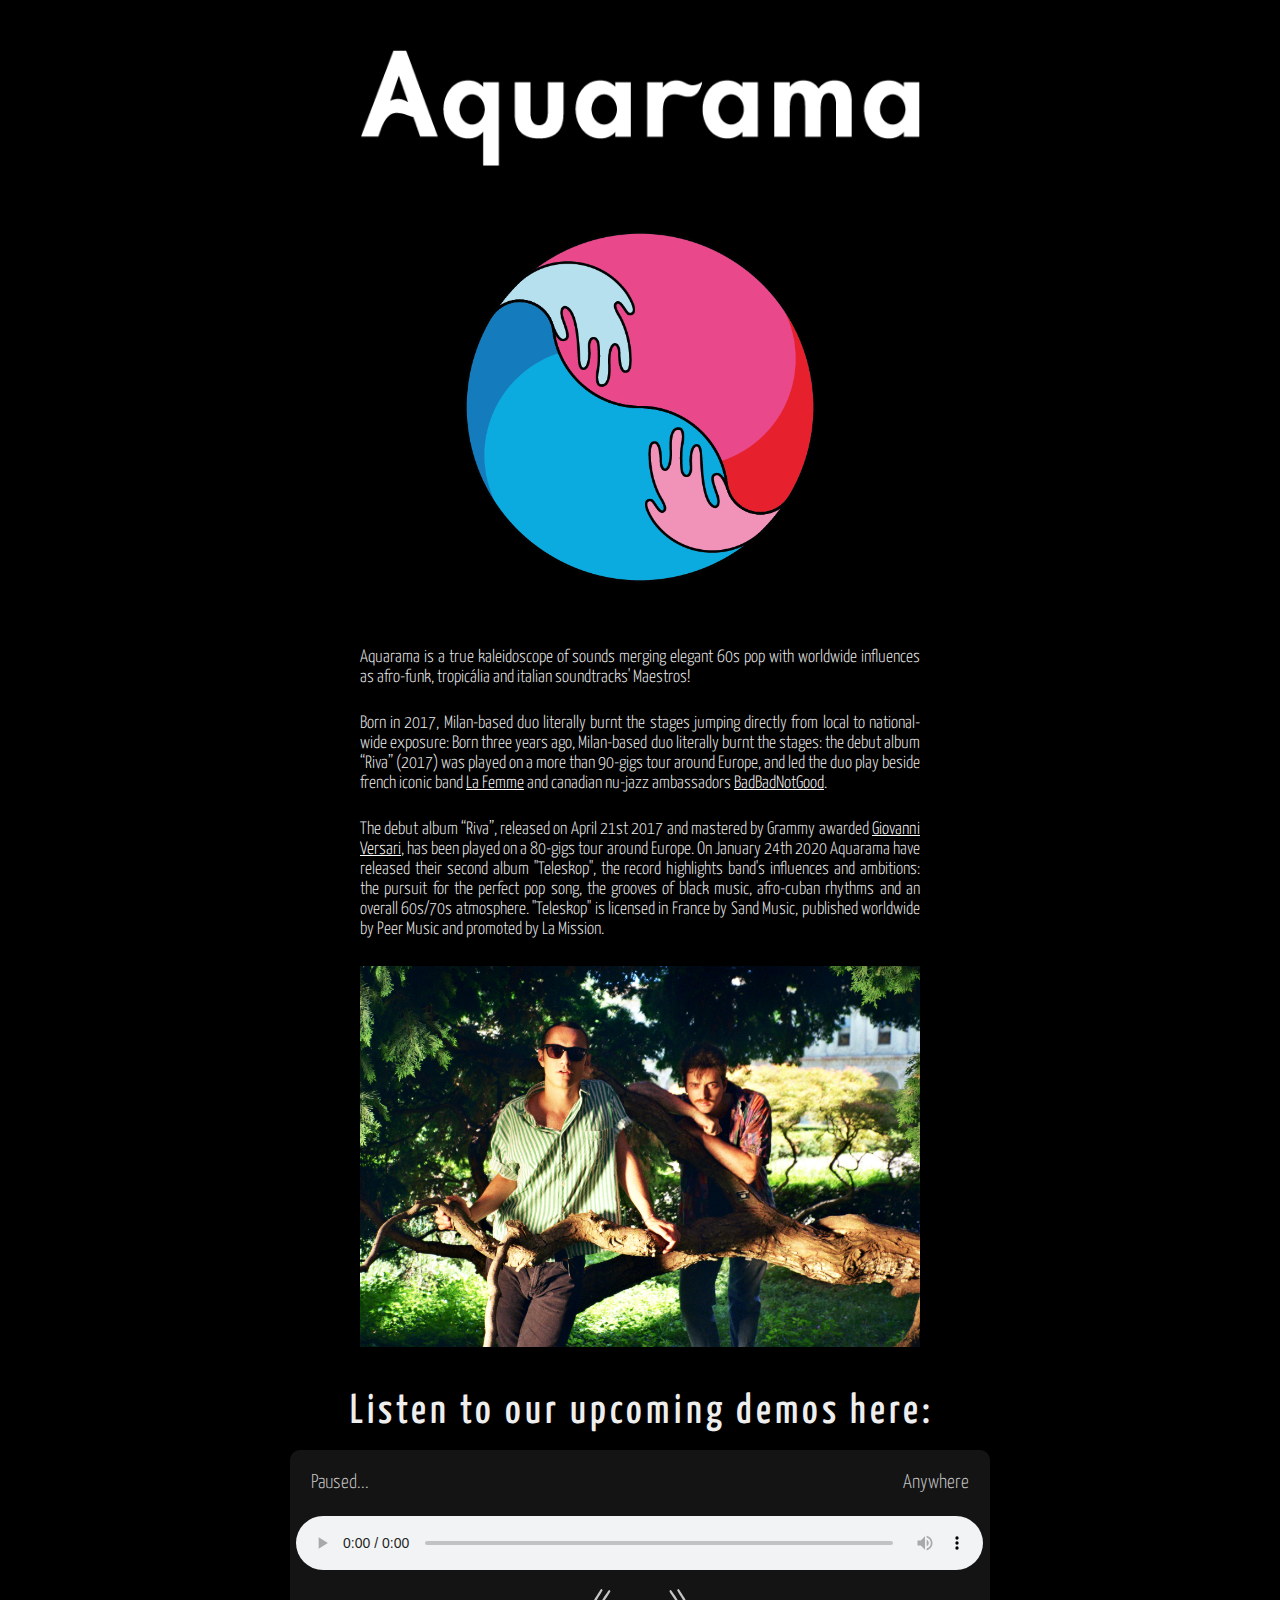
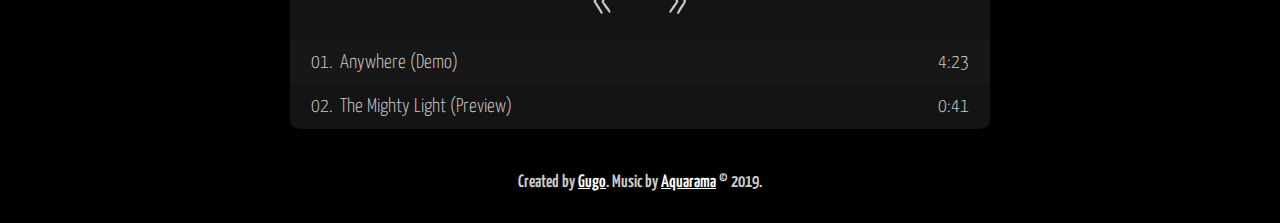
==== demos.html @ 7f561776 "Mighty" ====
<!DOCTYPE html>
<html >
<head>
  <meta charset="UTF-8">
  <title>New Songs by Aquarama ~ Demos Private Streaming</title>
  <meta name="viewport" content="width=device-width, initial-scale=1">
  <meta property="fb:app_id" content="661350320705407" />
        <meta property="fb:admins" content="100000596375414"/>
        <meta property="og:title" content="New Songs by Aquarama"/>
        <meta property="og:type" content="Music"/>
        <meta property="og:url" content="http://aquaramamusic.com"/>
        <meta property="og:image" content="http://aquaramamusic.com/images/lips.png"/>
        <meta property="og:description" content="Exclusive prelistening of Aquarama new songs" />
  
  
    <link rel="stylesheet" href="../../assets/css/style2.css">

    <script src='assets/js/jquery.min.js'></script>
    <script src='assets/js/html5media.min.js'></script>

    <script src="assets/js/index.js"></script>

  
</head>

<body>
  <div class="container">
    <div class="column center">
        <h1>          </h1>
        
        <div class="copytext">
            <img class="title" src="../../images/Logo-Aquarama_W800xH180.png">
            <img class="title" id="logo" src="../../images/Wave-Logo2-01.png">
            <p>
                Aquarama is a true kaleidoscope of sounds merging elegant 60s pop with worldwide influences as afro-funk, tropicália and italian soundtracks' Maestros! 
            </p>
            <br>
            <p>
                Born in 2017, Milan-based duo literally burnt the stages jumping directly from local to national-wide exposure: Born three years ago, Milan-based duo literally burnt the stages: the debut album “Riva” (2017) was played on a more than 90-gigs tour around Europe, and led the duo play beside french iconic band <a href="http://lafemmemusic.com/" target="_blank">La Femme</a> and canadian nu-jazz ambassadors <a href="http://badbadnotgood.com/" target="_blank">BadBadNotGood</a>.
            </p>
            <br>
            <p>
                The debut album “Riva”, released on April 21st 2017 and mastered by Grammy awarded <a href="http://www.lamaestamastering.it/" target="_blank">Giovanni Versari</a>, has been played on a 80-gigs tour around Europe. On January 24th 2020 Aquarama have released their second album "Teleskop", the record highlights band's influences and ambitions: the pursuit for the perfect pop song, the grooves of black music, afro-cuban rhythms and an overall 60s/70s atmosphere. "Teleskop" is licensed in France by Sand Music, published worldwide by Peer Music and promoted by La Mission.<!--  thanks to the collaboration with french label <a href="https://www.sandmusic.fr/" target="_blank">Sand Music</a> and the international rights management group <a href="https://www.bmg.com/it/" target="_blank">BMG</a>. -->
            </p>
            <br>
            <img class="title" src="../../images/Aquarama by Cocco 01.jpg">
            <!-- <p>
                Check out the video of "Africa":
            </p>
            <div class="video-container">
                <iframe width="560" height="315" src="https://www.youtube.com/embed/lgtdNajsz4E?showinfo=0" frameborder="0" allowfullscreen></iframe>
            </div>
            <br>
            <p>
                Check out Aquarama live highlights:
            </p>
            <div class="video-container">
                <iframe width="560" height="315" src="https://www.youtube.com/embed/tpJro1KFJJA?showinfo=0" frameborder="0" allowfullscreen></iframe>
            </div> -->
        </div>
        <br>
        <h6>Listen to our upcoming demos here:</h6>
        <!-- <div class="video-container">
                <iframe width="560" height="315" src="https://www.youtube.com/embed/videoseries?list=PLjBK8Nqtrj-36ZwPAyMcRxwtBnl5Ned1b" frameborder="0" gesture="media" allow="encrypted-media" allowfullscreen></iframe>
        </div> -->
    </div>
    <div class="column add-bottom">
        <div id="mainwrap">
            <div id="nowPlay">
                <span class="left" id="npAction">Paused...</span>
                <span class="right" id="npTitle"></span>
            </div>
            <div id="audiowrap">
                <div id="audio0">
                    <audio preload id="audio1" controls="controls">Your browser does not support HTML5 Audio!</audio>
                </div>
                <div id="tracks">
                    <a id="btnPrev">&laquo;</a>
                    <a id="btnNext">&raquo;</a>
                </div>
            </div>
            <div id="plwrap">
                <ul id="plList">
                    <li>
                        <div class="plItem">
                            <div class="plNum">01.</div>
                            <div class="plTitle">Anywhere (Demo)</div>
                            <div class="plLength">4:23</div>
                        </div>
                    </li>

                    <li>
                        <div class="plItem">
                            <div class="plNum">02.</div>
                            <div class="plTitle">The Mighty Light (Preview)</div>
                            <div class="plLength">0:41</div>
                        </div>
                    </li>
                    <!-- <li>
                        <div class="plItem">
                            <div class="plNum">04.</div>
                            <div class="plTitle">On A Beach</div>
                            <div class="plLength">2:59</div>
                        </div>
                    </li>
                    <li>
                        <div class="plItem">
                            <div class="plNum">05.</div>
                            <div class="plTitle">Holy Day</div>
                            <div class="plLength">3:07</div>
                        </div>
                    </li>
                    <li>
                        <div class="plItem">
                            <div class="plNum">06.</div>
                            <div class="plTitle">Aquarama</div>
                            <div class="plLength">2:19</div>
                        </div>
                    </li>
                    <li>
                        <div class="plItem">
                            <div class="plNum">07.</div>
                            <div class="plTitle">Coral</div>
                            <div class="plLength">3:32</div>
                        </div>
                    </li>
                    <li>
                        <div class="plItem">
                            <div class="plNum">08.</div>
                            <div class="plTitle">Mary</div>
                            <div class="plLength">2:59</div>
                        </div>
                    </li>
                    <li>
                        <div class="plItem">
                            <div class="plNum">09.</div>
                            <div class="plTitle">Seventeen</div>
                            <div class="plLength">3:53</div>
                        </div>
                    </li> -->
                </ul>
            </div>
        </div>
    </div>
    <!-- <h6>DOWNLOADS:</h6>
    <h6><a href="../../press/Aquarama_Riva_Press_Photos_by_Sara_Mautone.zip" target="_blank">PRESS PHOTOS</a></h6>
    <h6><a href="../../press/Aquarama_Riva_Press_Kit_2017.zip" target="_blank">PRESS KIT 2017</a></h6>
    <h6><a href="../../Aquarama_Riva_Tour_Stage_Plan_and_Channel_List.pdf" target="_blank">STAGE PLAN + CHANNEL LIST</a></h6> -->
    <br>
    <div class="column add-bottom center">

        <div class="label-wrapper">
<!--         <a href="https://freshyolabel.bandcamp.com/" target="_blank"><img class="labels" src="../../images/fy-w.png"></a>
        <a href="https://www.sandmusic.fr/" target="_blank"><img class="labels" src="../../images/SandMusic_logoW.png"></a>
        <a href="https://www.bmg.com/it/" target="_blank"><img class="labels" src="../../images/BMG_Logo.png"></a>
        <a href="http://www.irmagroup.com/it/" target="_blank"><img class="labels" src="../../images/irma-w.png"></a> -->
        </div>

        <p id="footer">Created by <a href="http://www.gugotorelli.com">Gugo</a>. Music by <a href="https://www.facebook.com/rivaband/">Aquarama</a> © 2019.</p>
            <!-- <p>Download: <a href="https://archive.org/download/mythium/mythium_vbr_mp3.zip">zip</a> / <a href="https://archive.org/download/mythium/mythium_archive.torrent">torrent</a></p> -->
    </div>
</div>
  

</body>
</html>
---- assets/css/style2.css ----
/* Font Family
================================================== */

@import url("//fonts.googleapis.com/css?family=Yanone+Kaffeesatz:200,300,400");


/* Desktop
================================================== */

.container { position:relative; margin:20px auto; width:700px; }
.column { width:inherit; }


/* Tablet (Portrait)
================================================== */

@media only screen and (min-width: 768px) and (max-width: 959px) {
.container { width:556px; }
}


/* Mobile (Portrait)
================================================== */

@media only screen and (max-width: 767px) {
.container { width:300px; }
}


/* Mobile (Landscape)
================================================== */

@media only screen and (min-width: 480px) and (max-width: 767px) {
.container { width:420px; }
}


/* CSS Reset
================================================== */

html,body,div,span,h1,h6,p,a,ul,li,audio {
border:0;
font:inherit;
font-size:100%;
margin:0;
padding:0;
vertical-align:baseline;
}

body { line-height:1; }
ul { list-style:none; }


/* Basic Styles
================================================== */

html,body {
-webkit-font-smoothing:antialiased;
-webkit-text-size-adjust:100%;
/*background-color:#111;*/
color:#C8C7C8;
font:20px/24px "Yanone Kaffeesatz", HelveticaNeue, "Helvetica Neue", Helvetica, Arial, sans-serif;
font-weight:300;
padding:5px 0;
}

body {
		height: 100%;
		background-color: #000000;
		/*background-image: -moz-linear-gradient(180deg, rgba(250, 49, 76, 1) 5%, rgba(230, 210, 129, 1));
		background-image: -webkit-linear-gradient(180deg, rgba(250, 49, 76, 1) 5%, rgba(230, 210, 129, 1));
		background-image: -ms-linear-gradient(180deg, rgba(250, 49, 76, 1) 5%, rgba(230, 210, 129, 1));
		background-image: linear-gradient(180deg, rgba(250, 49, 76, 1) 5%, rgba(230, 210, 129, 1));*/
		background-repeat: no-repeat;
		background-size: cover;
		background-position: center center;
		background-attachment: fixed;
	}

* {
-webkit-tap-highlight-color:rgba(0,0,0,0);
-webkit-tap-highlight-color:transparent;
}


/* Typography
================================================== */

h1,h6,p { color:#eee; font-weight:600; }
h1 { font-size:42px; line-height:44px; margin:40px 0 0; }
h6 { font-size:42px; font-weight:500; line-height:36px; letter-spacing: 4px; margin:6px 2px 20px; padding-left: 3px;}
p { font-size:18px; line-height:20px; margin:0 0 2px; }

/*h1 {
	background-image: url("../../images/Logo-Aquarama_W800xH180.png");
	background-repeat: no-repeat;
	width: 800px;
	height: 180px;
	margin: auto;
}
*/
div.copytext {
	width: 80%;
	margin: auto;
}

div.copytext p {
	text-align:left;
	text-align: justify;
	font-weight: 300;
}

#footer {
	color:#ccc;
}

em {
	font-weight: 500;
}

/* Images
================================================== */
img.title {
	margin: auto;
	margin-bottom: 10px;
	width: 100%;
}

img#logo {
	width: 80%;
}

img.labels {
	/*background-color: red;*/
	margin: auto;
	margin: 10px 26px;
	height: 20%;
}

.label-wrapper {
	/*width: 60%;*/
}


/* Links
================================================== */

a {color:#fff;}
a:visited { color:#ccc; outline:0; text-decoration:underline; }
a:hover,a:focus { color:#ddd; }
p a,p a:visited { line-height:inherit; }


/* Misc.
================================================== */

.add-bottom { margin-bottom:20px !important; }
.left { float:left; }
.right { float:right; }
.center { text-align:center; }

.video-container {
	position: relative;
    padding-bottom: 56.25%;
    /*padding-top: 30px;*/
    height: 0;
    overflow: hidden;
}

.video-container iframe {
    position: absolute;
    top:0;
    left: 0;
    width: 100%;
    height: 100%;
}


/* Custom Styles
================================================== */

/* CSS Transitions */
* {
-moz-transition:all 100ms ease;
-o-transition:all 100ms ease;
-webkit-transition:all 100ms ease;
transition:all 100ms ease;
}

/* Highlight Styles */
::selection { background-color:#262223; color:#444; }
::-moz-selection { background-color:#262223; color:#444; }


/* Audio Player Styles
================================================== */

/* Default / Desktop / Firefox */
audio { margin:0 15px 0 14px; width:670px; }
#mainwrap { margin:0 auto; }
#audiowrap { background-color:#231F20; margin:0 auto; border-top-left-radius: 10px; border-top-right-radius: 10px; }
#plwrap { margin:0 auto; }
#tracks { min-height:65px; position:relative; text-align:center; text-decoration:none; top:13px; }
#nowPlay { display:inline; }
#npTitle { margin:0; padding:21px; text-align:right; }
#npAction { padding:21px; position:absolute; }
#plList { margin:0; }
#plList li { background-color:#231F20; cursor:pointer; margin:0; padding:10px 0; }
#plList li:last-child { background-color:#231F20; cursor:pointer; margin:0; padding:10px 0; border-bottom-left-radius: 10px; border-bottom-right-radius: 10px;}
#plList li:hover { background-color:#262223; }
.plItem { position:relative; }
.plTitle { left:50px; overflow:hidden; position:absolute; right:65px; text-overflow:ellipsis; top:0; white-space:nowrap; }
.plNum { padding-left:21px; width:25px; }
.plLength { padding-left:21px; position:absolute; right:21px; top:0; }
.plSel,.plSel:hover { background-color:#262223!important; cursor:default!important; }
a[id^="btn"] { background-color:#231F20; color:#C8C7C8; cursor:pointer; font-size:50px; margin:0; padding:0 27px 11px; text-decoration:none; }
a[id^="btn"]:last-child { margin-left:-4px; }
a[id^="btn"]:hover,a[id^="btn"]:active { background-color:#262223; }
a[id^="btn"]::-moz-focus-inner { border:0; padding:0; }

/* IE 9 */
html[data-useragent*="MSIE 9.0"] audio { margin-left:9px; outline:none; width:680px; }
html[data-useragent*="MSIE 9.0"] #audiowrap { background-color:#000; }
html[data-useragent*="MSIE 9.0"] #tracks { min-height:57px; top:5px; }
html[data-useragent*="MSIE 9.0"] a[id^="btn"] { background-color:#000; }
html[data-useragent*="MSIE 9.0"] a[id^="btn"]:hover { background-color:#080808; }
html[data-useragent*="MSIE 9.0"] #plList li { background-color:#000; }
html[data-useragent*="MSIE 9.0"] #plList li:hover { background-color:#080808; }
html[data-useragent*="MSIE 9.0"] .plSel,
html[data-useragent*="MSIE 9.0"] .plSel:hover { background-color:#080808!important; }

/* IE 10 */
html[data-useragent*="MSIE 10.0"] audio { margin-left:6px; width:687px; }
html[data-useragent*="MSIE 10.0"] #audiowrap { background-color:#000; }
html[data-useragent*="MSIE 10.0"] #tracks { min-height:60px; top:8px; }
html[data-useragent*="MSIE 10.0"] a[id^="btn"] { background-color:#000; }
html[data-useragent*="MSIE 10.0"] a[id^="btn"]:hover { background-color:#080808; }
html[data-useragent*="MSIE 10.0"] #plList li { background-color:#000; }
html[data-useragent*="MSIE 10.0"] #plList li:hover { background-color:#080808; }
html[data-useragent*="MSIE 10.0"] .plSel,
html[data-useragent*="MSIE 10.0"] .plSel:hover { background-color:#080808!important; }

/* IE 11 */
html[data-useragent*="rv:11.0"] audio { margin-left:2px; width:695px; }
html[data-useragent*="rv:11.0"] #audiowrap { background-color:#000; }
html[data-useragent*="rv:11.0"] #tracks { min-height:60px; top:8px; }
html[data-useragent*="rv:11.0"] a[id^="btn"] { background-color:#000; }
html[data-useragent*="rv:11.0"] a[id^="btn"]:hover { background-color:#080808; }
html[data-useragent*="rv:11.0"] #plList li { background-color:#000; }
html[data-useragent*="rv:11.0"] #plList li:hover { background-color:#080808; }
html[data-useragent*="rv:11.0"] .plSel,
html[data-useragent*="rv:11.0"] .plSel:hover { background-color:#080808!important; }

/* All Apple Products */
html[data-useragent*="Apple"] audio { margin:0; width:100%; }
html[data-useragent*="Apple"] #audiowrap { background-color:#000; }
html[data-useragent*="Apple"] #tracks { min-height:64px; top:12px; }
html[data-useragent*="Apple"] a[id^="btn"] { background-color:#000; }
html[data-useragent*="Apple"] a[id^="btn"]:hover { background-color:#080808; }
html[data-useragent*="Apple"] #plList li { background-color:#000; }
html[data-useragent*="Apple"] #plList li:hover { background-color:#080808; }
html[data-useragent*="Apple"] .plSel,
html[data-useragent*="Apple"] .plSel:hover { background-color:#080808!important; }

/* IOS 7 */
html[data-useragent*="OS 7"] body { color:#373837; }
html[data-useragent*="OS 7"] audio { margin-left:3px; width:690px; }
html[data-useragent*="OS 7"] #audiowrap { background-color:#e6e6e6; }
html[data-useragent*="OS 7"] #tracks { min-height:75px; top:23px; }
html[data-useragent*="OS 7"] a[id^="btn"] { background-color:#e6e6e6; color:#373837; }
html[data-useragent*="OS 7"] a[id^="btn"]:hover { background-color:#eee; }
html[data-useragent*="OS 7"] #plList li { background-color:#e6e6e6; }
html[data-useragent*="OS 7"] #plList li:hover { background-color:#eee; }
html[data-useragent*="OS 7"] .plSel,
html[data-useragent*="OS 7"] .plSel:hover { background-color:#eee!important; }

/* IOS 8 */
html[data-useragent*="OS 8"] body { color:#373837; }
html[data-useragent*="OS 8"] audio { margin-left:6px; width:694px; }
html[data-useragent*="OS 8"] #audiowrap { background-color:#e4e4e4; }
html[data-useragent*="OS 8"] #tracks { min-height:75px; top:23px; }
html[data-useragent*="OS 8"] a[id^="btn"] { background-color:#e4e4e4; color:#373837; }
html[data-useragent*="OS 8"] a[id^="btn"]:hover { background-color:#eee; }
html[data-useragent*="OS 8"] #plList li { background-color:#e4e4e4; }
html[data-useragent*="OS 8"] #plList li:hover { background-color:#eee; }
html[data-useragent*="OS 8"] .plSel,
html[data-useragent*="OS 8"] .plSel:hover { background-color:#eee!important; }

/* IOS 9 */
html[data-useragent*="OS 9"] body { color:#373837; }
html[data-useragent*="OS 9"] audio { margin-left:6px; width:694px; }
html[data-useragent*="OS 9"] #audiowrap { background-color:#d5d5d5; }
html[data-useragent*="OS 9"] #tracks { min-height:75px; top:23px; }
html[data-useragent*="OS 9"] a[id^="btn"] { background-color:#d5d5d5; color:#373837; }
html[data-useragent*="OS 9"] a[id^="btn"]:hover { background-color:#eee; }
html[data-useragent*="OS 9"] #plList li { background-color:#d5d5d5; }
html[data-useragent*="OS 9"] #plList li:hover { background-color:#eee; }
html[data-useragent*="OS 9"] .plSel,
html[data-useragent*="OS 9"] .plSel:hover { background-color:#eee!important; }

/* Chrome */
html[data-useragent*="Chrome"] audio { margin-left:6px; width:687px; }
html[data-useragent*="Chrome"] #audiowrap { background-color:#141414; }
html[data-useragent*="Chrome"] #tracks { min-height:64px; top:12px; }
html[data-useragent*="Chrome"] a[id^="btn"] { background-color:#141414; }
html[data-useragent*="Chrome"] a[id^="btn"]:hover { background-color:#171717; }
html[data-useragent*="Chrome"] #plList li { background-color:#141414; }
html[data-useragent*="Chrome"] #plList li:hover { background-color:#171717; }
html[data-useragent*="Chrome"] .plSel,
html[data-useragent*="Chrome"] .plSel:hover { background-color:#171717!important; }

/* Chrome / Android / Tablet */
html[data-useragent*="Chrome"][data-useragent*="Android"] body { color:#373837; }
html[data-useragent*="Chrome"][data-useragent*="Android"] audio { margin-left:4px; width:689px; }
html[data-useragent*="Chrome"][data-useragent*="Android"] #audiowrap { background-color:#fafafa; }
html[data-useragent*="Chrome"][data-useragent*="Android"] #tracks { min-height:75px; top:23px; }
html[data-useragent*="Chrome"][data-useragent*="Android"] a[id^="btn"] { background-color:#fafafa; color:#373837; }
html[data-useragent*="Chrome"][data-useragent*="Android"] a[id^="btn"]:hover { background-color:#eee; }
html[data-useragent*="Chrome"][data-useragent*="Android"] #plList li { background-color:#fafafa; }
html[data-useragent*="Chrome"][data-useragent*="Android"] #plList li:hover { background-color:#eee; }
html[data-useragent*="Chrome"][data-useragent*="Android"] .plSel,
html[data-useragent*="Chrome"][data-useragent*="Android"] .plSel:hover { background-color:#eee!important; }


/* Audio Player Media Queries
================================================== */

/* Tablet Portrait */
@media only screen and (min-width: 768px) and (max-width: 959px) {
audio { width:526px; }
html[data-useragent*="MSIE 9.0"] audio { width:536px; }
html[data-useragent*="MSIE 10.0"] audio { width:543px; }
html[data-useragent*="rv:11.0"] audio { width:551px; }
html[data-useragent*="OS 7"] audio { width:546px; }
html[data-useragent*="OS 8"] audio { width:550px; }
html[data-useragent*="OS 9"] audio { width:550px; }
html[data-useragent*="Chrome"] audio { width:543px; }
html[data-useragent*="Chrome"][data-useragent*="Android"] audio { margin-left:4px; width:545px; }
}

/* Mobile Landscape */
@media only screen and (min-width: 480px) and (max-width: 767px) {
audio { width:390px; }
html[data-useragent*="MSIE 9.0"] audio { width:400px; }
html[data-useragent*="MSIE 10.0"] audio { width:407px; }
html[data-useragent*="rv:11.0"] audio { width:415px; }
html[data-useragent*="OS 7"] audio { width:410px; }
html[data-useragent*="OS 8"] audio { width:414px; }
html[data-useragent*="OS 9"] audio { width:414px; }
html[data-useragent*="Chrome"] audio { width:407px; }
html[data-useragent*="Chrome"][data-useragent*="Mobile"] audio { margin-left:4px; width:410px; }
#npTitle { width:245px; }
}

/* Mobile Portrait */
@media only screen and (max-width: 479px) {
audio { width:270px; }
html[data-useragent*="MSIE 9.0"] audio { width:280px; }
html[data-useragent*="MSIE 10.0"] audio { width:287px; }
html[data-useragent*="rv:11.0"] audio { width:295px; }
html[data-useragent*="OS 7"] audio { width:290px; }
html[data-useragent*="OS 8"] audio { width:294px; }
html[data-useragent*="OS 9"] audio { width:294px; }
html[data-useragent*="Chrome"] audio { width:287px; }
html[data-useragent*="Chrome"][data-useragent*="Mobile"] audio { margin-left:4px; width:290px; }
#npTitle { width:167px; }
}
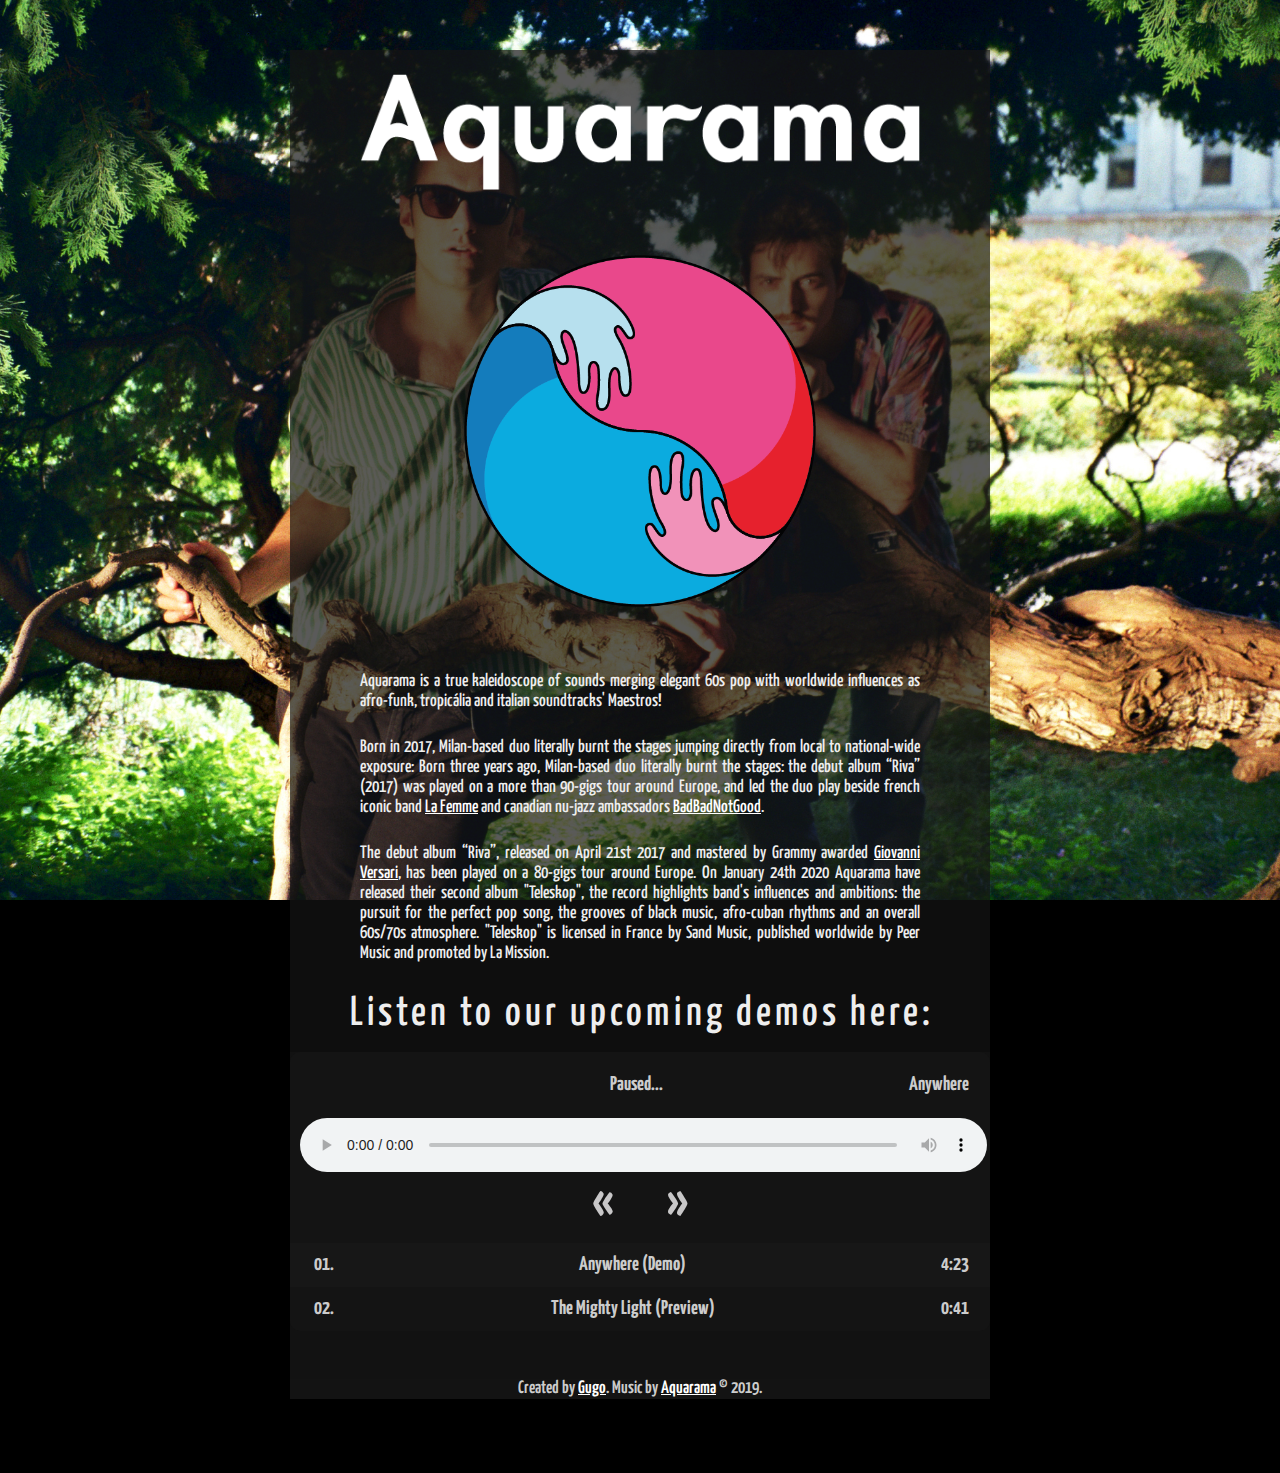
==== commit ce71c92d: "Style Change" ====
--- a/demos.html
+++ b/demos.html
@@ -29,6 +29,7 @@
         <h1>          </h1>
         
         <div class="copytext">
+            <br>
             <img class="title" src="../../images/Logo-Aquarama_W800xH180.png">
             <img class="title" id="logo" src="../../images/Wave-Logo2-01.png">
             <p>
@@ -43,7 +44,7 @@
                 The debut album “Riva”, released on April 21st 2017 and mastered by Grammy awarded <a href="http://www.lamaestamastering.it/" target="_blank">Giovanni Versari</a>, has been played on a 80-gigs tour around Europe. On January 24th 2020 Aquarama have released their second album "Teleskop", the record highlights band's influences and ambitions: the pursuit for the perfect pop song, the grooves of black music, afro-cuban rhythms and an overall 60s/70s atmosphere. "Teleskop" is licensed in France by Sand Music, published worldwide by Peer Music and promoted by La Mission.<!--  thanks to the collaboration with french label <a href="https://www.sandmusic.fr/" target="_blank">Sand Music</a> and the international rights management group <a href="https://www.bmg.com/it/" target="_blank">BMG</a>. -->
             </p>
             <br>
-            <img class="title" src="../../images/Aquarama by Cocco 01.jpg">
+            
             <!-- <p>
                 Check out the video of "Africa":
             </p>
@@ -58,13 +59,11 @@
                 <iframe width="560" height="315" src="https://www.youtube.com/embed/tpJro1KFJJA?showinfo=0" frameborder="0" allowfullscreen></iframe>
             </div> -->
         </div>
-        <br>
         <h6>Listen to our upcoming demos here:</h6>
         <!-- <div class="video-container">
                 <iframe width="560" height="315" src="https://www.youtube.com/embed/videoseries?list=PLjBK8Nqtrj-36ZwPAyMcRxwtBnl5Ned1b" frameborder="0" gesture="media" allow="encrypted-media" allowfullscreen></iframe>
         </div> -->
-    </div>
-    <div class="column add-bottom">
+        <div class="column add-bottom">
         <div id="mainwrap">
             <div id="nowPlay">
                 <span class="left" id="npAction">Paused...</span>
@@ -141,13 +140,9 @@
                 </ul>
             </div>
         </div>
-    </div>
-    <!-- <h6>DOWNLOADS:</h6>
-    <h6><a href="../../press/Aquarama_Riva_Press_Photos_by_Sara_Mautone.zip" target="_blank">PRESS PHOTOS</a></h6>
-    <h6><a href="../../press/Aquarama_Riva_Press_Kit_2017.zip" target="_blank">PRESS KIT 2017</a></h6>
-    <h6><a href="../../Aquarama_Riva_Tour_Stage_Plan_and_Channel_List.pdf" target="_blank">STAGE PLAN + CHANNEL LIST</a></h6> -->
-    <br>
-    <div class="column add-bottom center">
+        <br>
+        <br>
+        <div class="column add-bottom center">
 
         <div class="label-wrapper">
 <!--         <a href="https://freshyolabel.bandcamp.com/" target="_blank"><img class="labels" src="../../images/fy-w.png"></a>
@@ -159,6 +154,16 @@
         <p id="footer">Created by <a href="http://www.gugotorelli.com">Gugo</a>. Music by <a href="https://www.facebook.com/rivaband/">Aquarama</a> © 2019.</p>
             <!-- <p>Download: <a href="https://archive.org/download/mythium/mythium_vbr_mp3.zip">zip</a> / <a href="https://archive.org/download/mythium/mythium_archive.torrent">torrent</a></p> -->
     </div>
+    </div>
+    </div>
+    
+
+    <!-- <h6>DOWNLOADS:</h6>
+    <h6><a href="../../press/Aquarama_Riva_Press_Photos_by_Sara_Mautone.zip" target="_blank">PRESS PHOTOS</a></h6>
+    <h6><a href="../../press/Aquarama_Riva_Press_Kit_2017.zip" target="_blank">PRESS KIT 2017</a></h6>
+    <h6><a href="../../Aquarama_Riva_Tour_Stage_Plan_and_Channel_List.pdf" target="_blank">STAGE PLAN + CHANNEL LIST</a></h6> -->
+    <br>
+    
 </div>
   
 
--- a/assets/css/style2.css
+++ b/assets/css/style2.css
@@ -58,9 +58,9 @@
 -webkit-font-smoothing:antialiased;
 -webkit-text-size-adjust:100%;
 /*background-color:#111;*/
-color:#C8C7C8;
+color:#CCCCCC;
 font:20px/24px "Yanone Kaffeesatz", HelveticaNeue, "Helvetica Neue", Helvetica, Arial, sans-serif;
-font-weight:300;
+font-weight:800;
 padding:5px 0;
 }
 
@@ -75,6 +75,7 @@
 		background-size: cover;
 		background-position: center center;
 		background-attachment: fixed;
+		background-image: url("../../images/Aquarama by Cocco 01.jpg")
 	}
 
 * {
@@ -99,6 +100,9 @@
 	margin: auto;
 }
 */
+div.column {
+	background-color: rgba(20, 20, 20, 0.7);
+}
 div.copytext {
 	width: 80%;
 	margin: auto;
@@ -107,7 +111,7 @@
 div.copytext p {
 	text-align:left;
 	text-align: justify;
-	font-weight: 300;
+	font-weight: 500;
 }
 
 #footer {
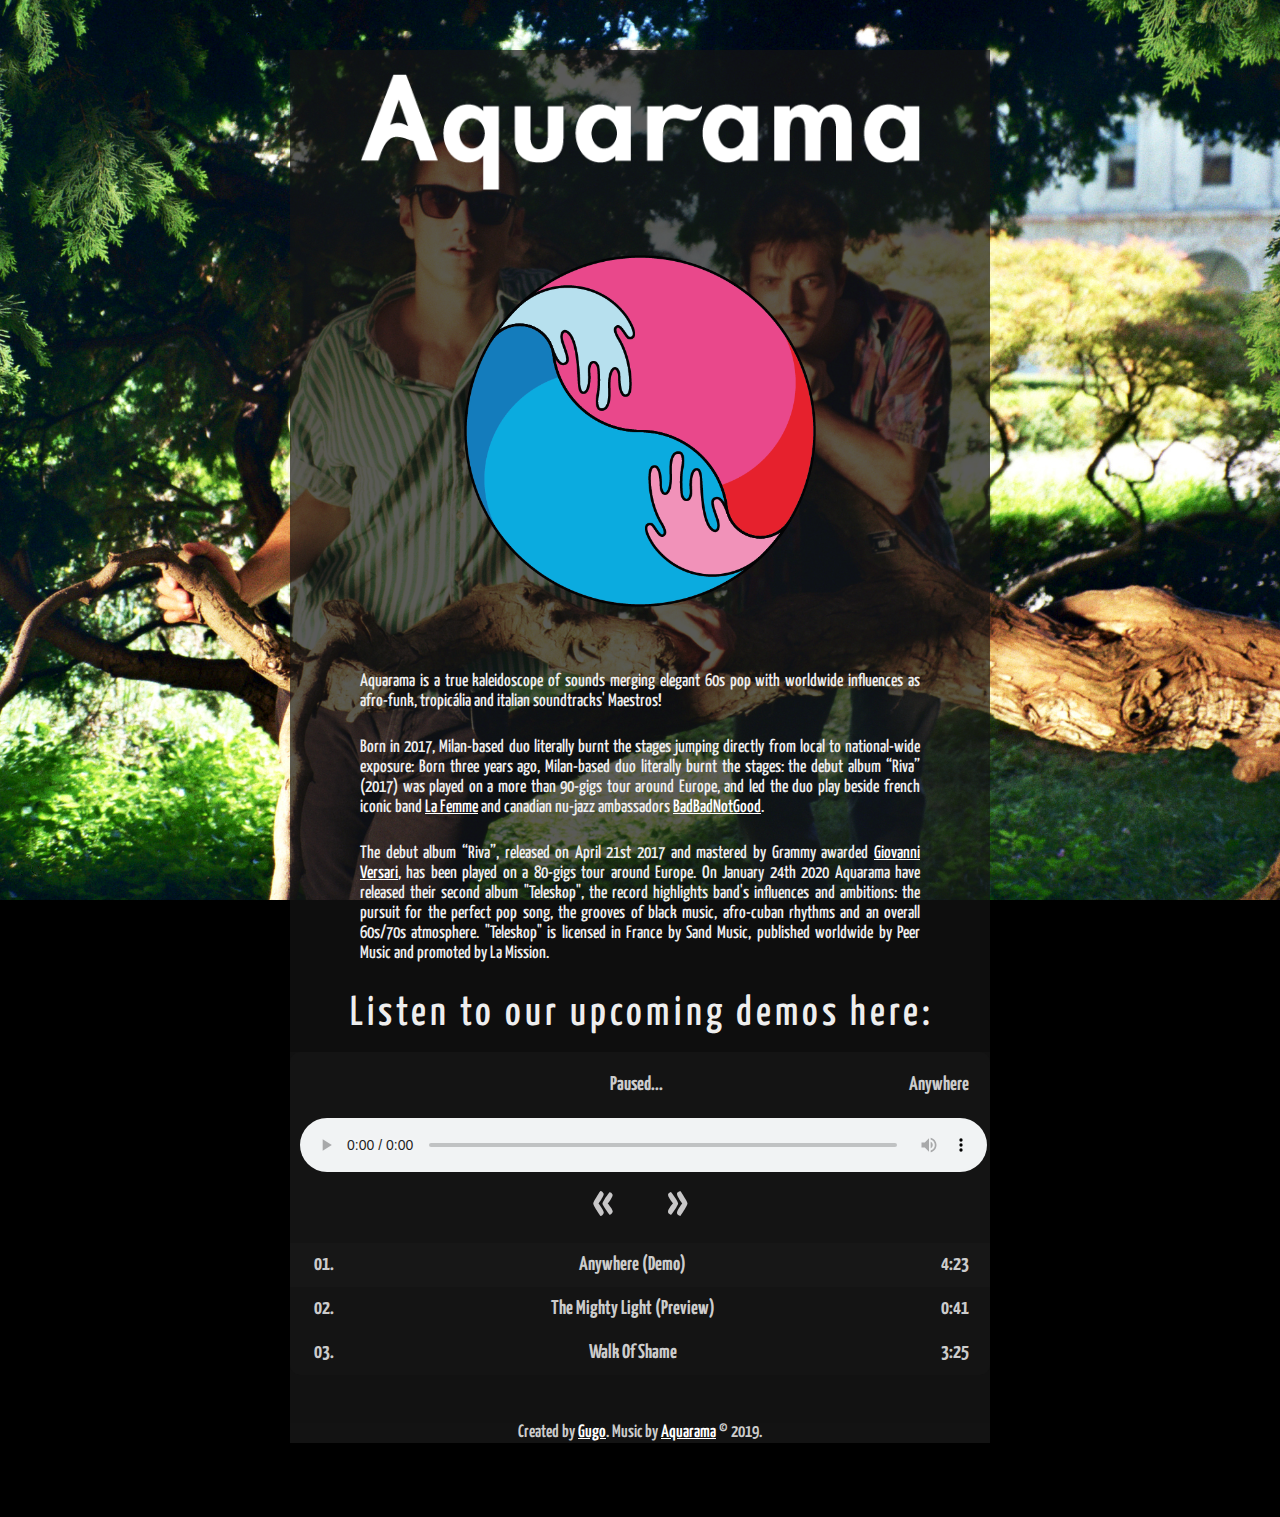
==== commit 7235ec66: "Walk of Shame" ====
--- a/demos.html
+++ b/demos.html
@@ -95,14 +95,14 @@
                             <div class="plLength">0:41</div>
                         </div>
                     </li>
-                    <!-- <li>
+                    <li>
                         <div class="plItem">
-                            <div class="plNum">04.</div>
-                            <div class="plTitle">On A Beach</div>
-                            <div class="plLength">2:59</div>
+                            <div class="plNum">03.</div>
+                            <div class="plTitle">Walk Of Shame</div>
+                            <div class="plLength">3:25</div>
                         </div>
                     </li>
-                    <li>
+                    <!-- <li>
                         <div class="plItem">
                             <div class="plNum">05.</div>
                             <div class="plTitle">Holy Day</div>
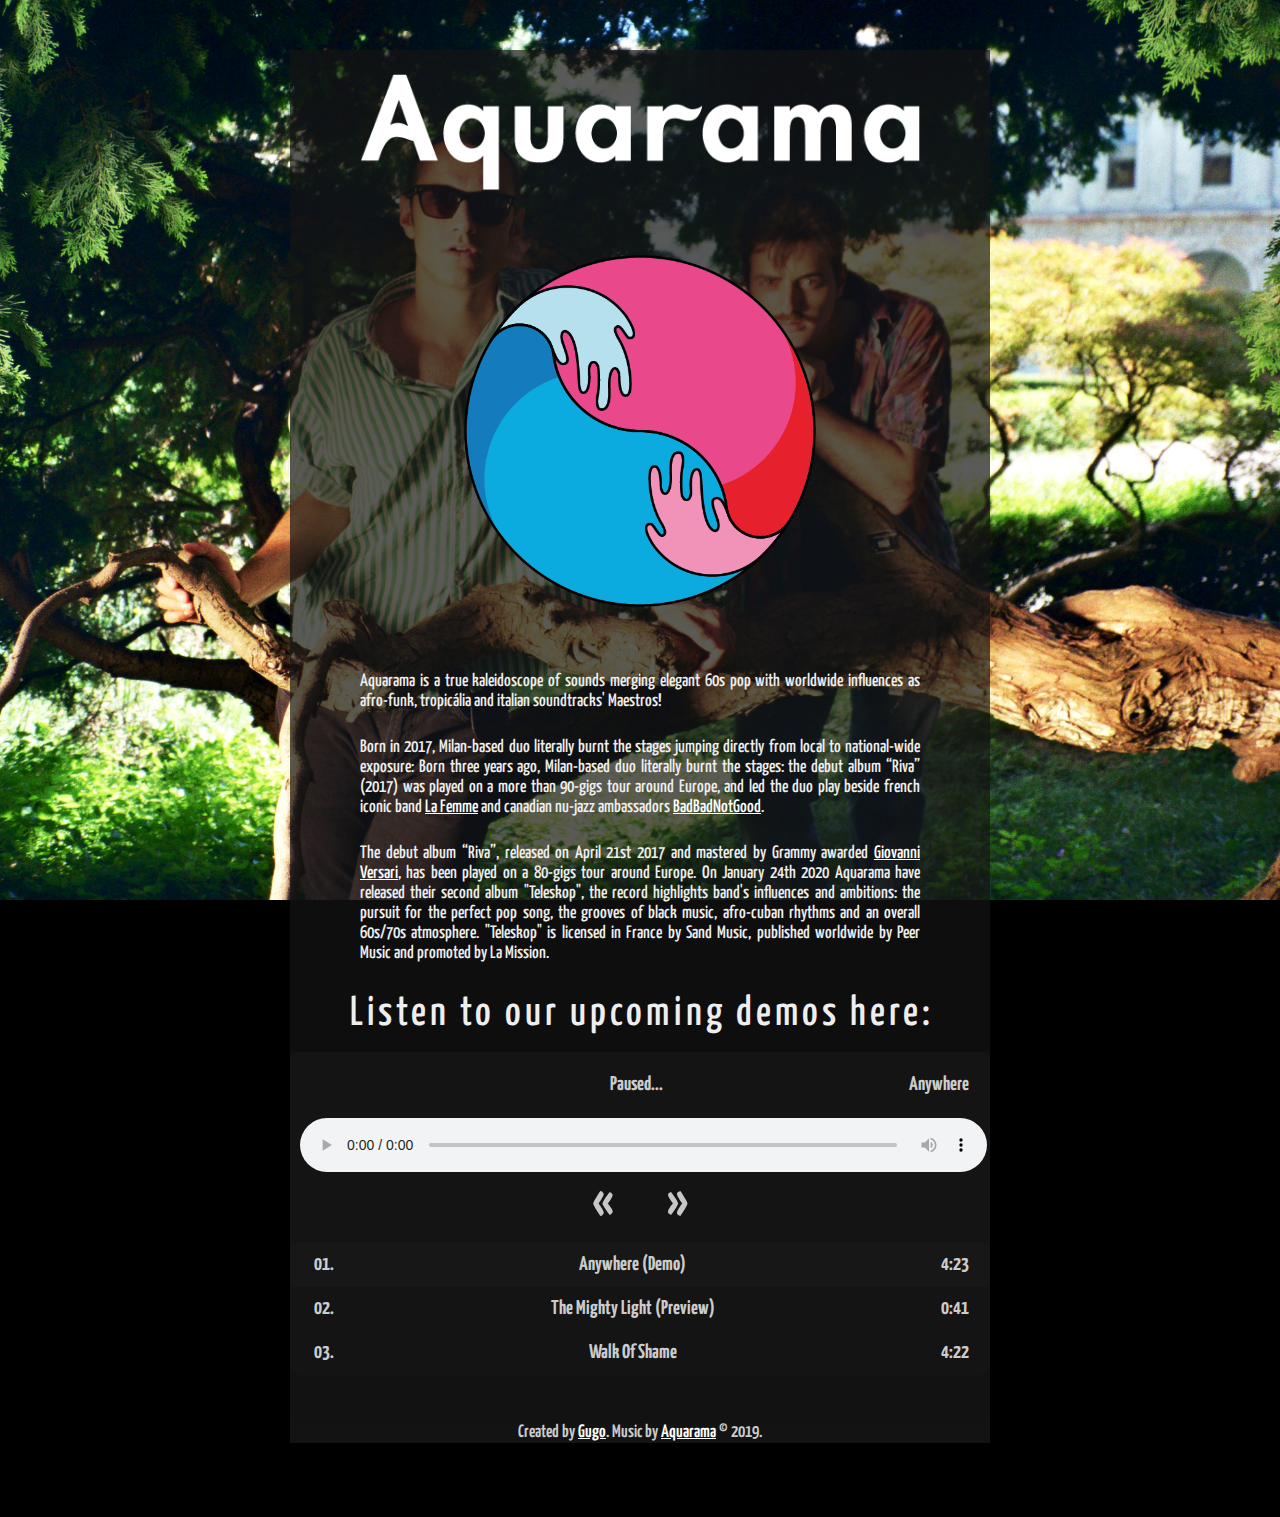
==== commit fd814597: "Time walk up" ====
--- a/demos.html
+++ b/demos.html
@@ -99,7 +99,7 @@
                         <div class="plItem">
                             <div class="plNum">03.</div>
                             <div class="plTitle">Walk Of Shame</div>
-                            <div class="plLength">3:25</div>
+                            <div class="plLength">4:22</div>
                         </div>
                     </li>
                     <!-- <li>
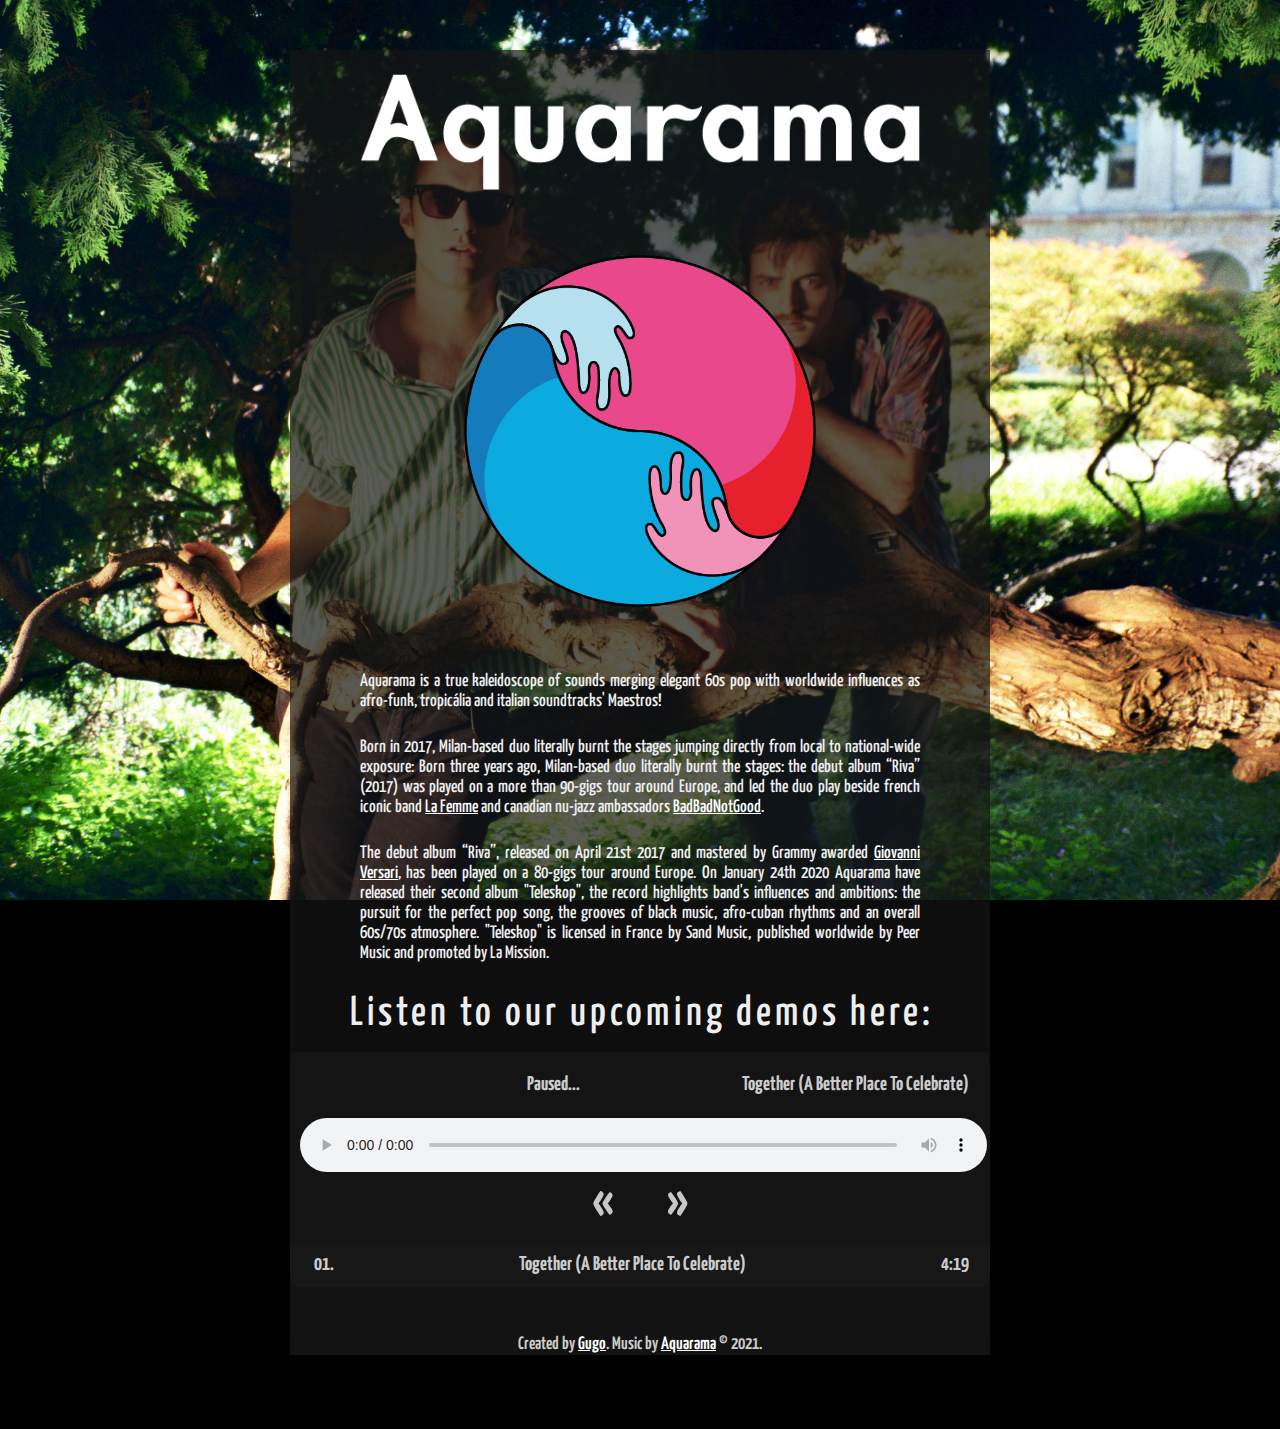
==== commit 664fc9ea: "Together" ====
--- a/demos.html
+++ b/demos.html
@@ -83,12 +83,12 @@
                     <li>
                         <div class="plItem">
                             <div class="plNum">01.</div>
-                            <div class="plTitle">Anywhere (Demo)</div>
-                            <div class="plLength">4:23</div>
+                            <div class="plTitle">Together (A Better Place To Celebrate)</div>
+                            <div class="plLength">4:19</div>
                         </div>
                     </li>
 
-                    <li>
+                    <!-- <li>
                         <div class="plItem">
                             <div class="plNum">02.</div>
                             <div class="plTitle">The Mighty Light (Preview)</div>
@@ -100,7 +100,7 @@
                             <div class="plNum">03.</div>
                             <div class="plTitle">Walk Of Shame</div>
                             <div class="plLength">4:22</div>
-                        </div>
+                        </div> -->
                     </li>
                     <!-- <li>
                         <div class="plItem">
@@ -151,7 +151,7 @@
         <a href="http://www.irmagroup.com/it/" target="_blank"><img class="labels" src="../../images/irma-w.png"></a> -->
         </div>
 
-        <p id="footer">Created by <a href="http://www.gugotorelli.com">Gugo</a>. Music by <a href="https://www.facebook.com/rivaband/">Aquarama</a> © 2019.</p>
+        <p id="footer">Created by <a href="http://www.gugotorelli.com">Gugo</a>. Music by <a href="https://www.facebook.com/rivaband/">Aquarama</a> © 2021.</p>
             <!-- <p>Download: <a href="https://archive.org/download/mythium/mythium_vbr_mp3.zip">zip</a> / <a href="https://archive.org/download/mythium/mythium_archive.torrent">torrent</a></p> -->
     </div>
     </div>
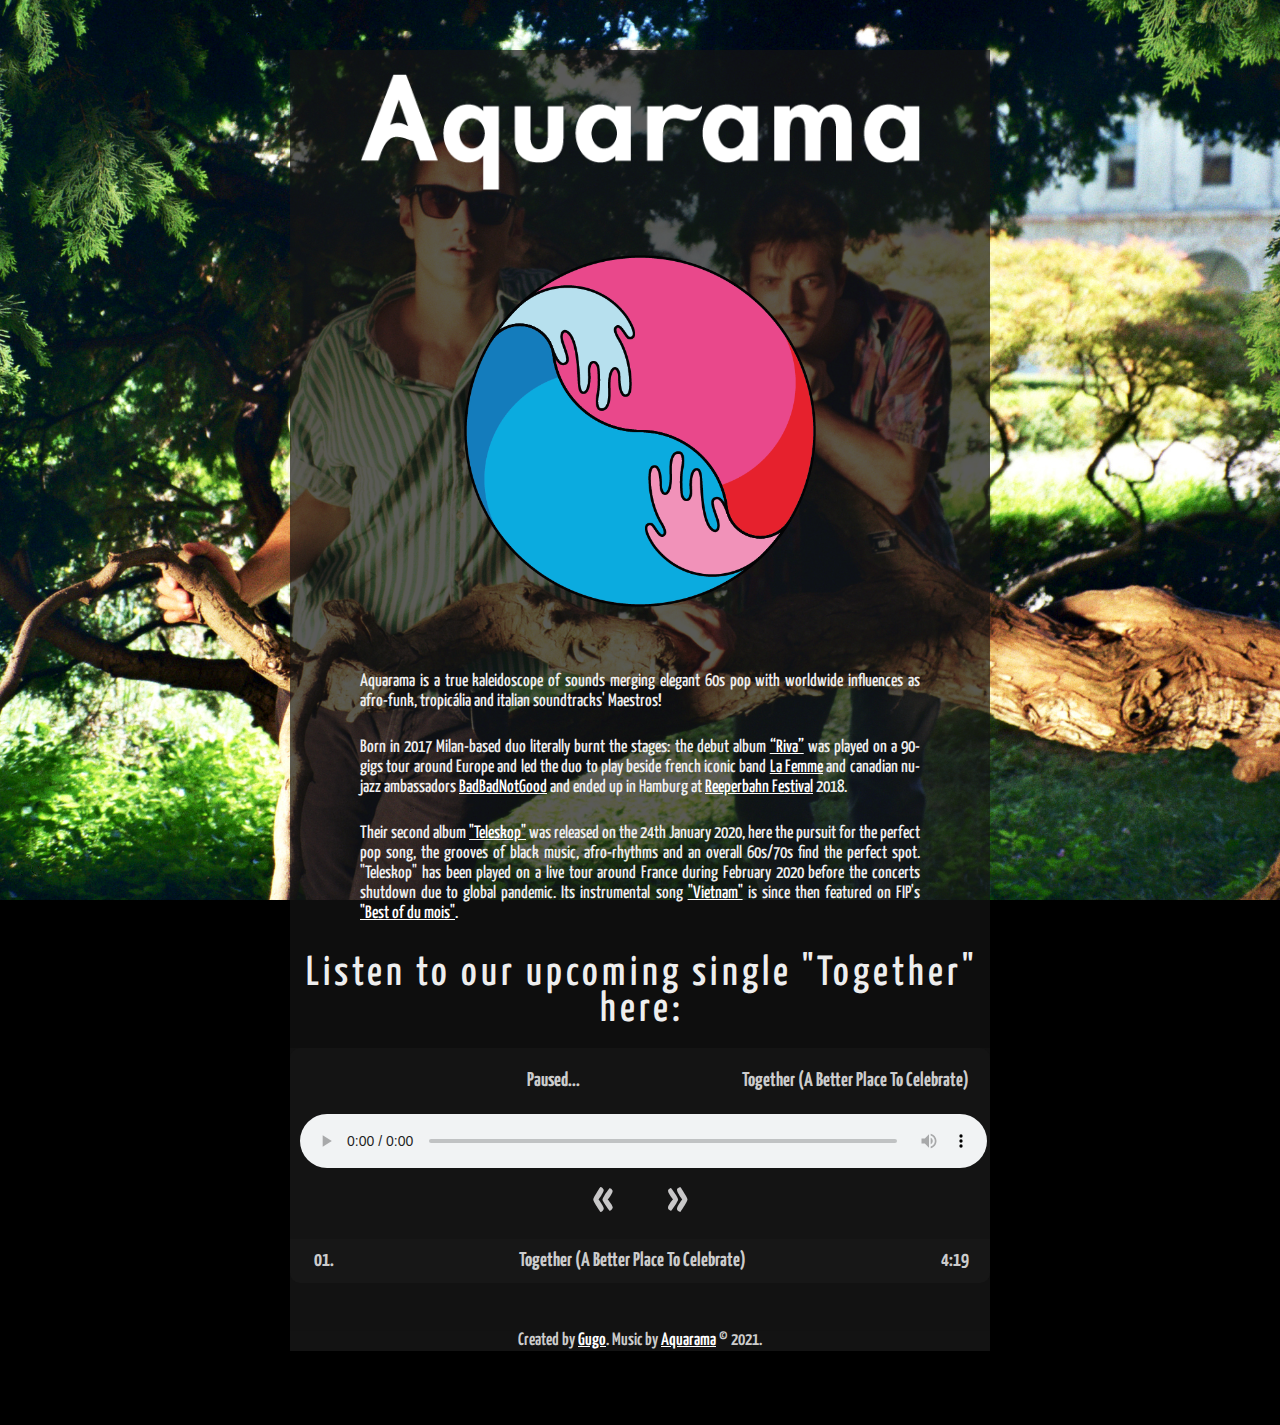
==== commit 4003960f: "Update demos P" ====
--- a/demos.html
+++ b/demos.html
@@ -37,11 +37,11 @@
             </p>
             <br>
             <p>
-                Born in 2017, Milan-based duo literally burnt the stages jumping directly from local to national-wide exposure: Born three years ago, Milan-based duo literally burnt the stages: the debut album “Riva” (2017) was played on a more than 90-gigs tour around Europe, and led the duo play beside french iconic band <a href="http://lafemmemusic.com/" target="_blank">La Femme</a> and canadian nu-jazz ambassadors <a href="http://badbadnotgood.com/" target="_blank">BadBadNotGood</a>.
+                Born in 2017 Milan-based duo literally burnt the stages: the debut album <a href="https://open.spotify.com/album/2VBMlcL7cvs4wBUOMCKL1p?si=sGC4CqMDRqWxI4wRqbNAoA" target="_blank">“Riva”</a> was played on a 90-gigs tour around Europe and led the duo to play beside french iconic band <a href="http://lafemmemusic.com/" target="_blank">La Femme</a> and canadian nu-jazz ambassadors <a href="http://badbadnotgood.com/" target="_blank">BadBadNotGood</a> and ended up in Hamburg at <a href="https://www.reeperbahnfestival.com/de/startseite" target="_blank">Reeperbahn Festival</a> 2018.
             </p>
             <br>
             <p>
-                The debut album “Riva”, released on April 21st 2017 and mastered by Grammy awarded <a href="http://www.lamaestamastering.it/" target="_blank">Giovanni Versari</a>, has been played on a 80-gigs tour around Europe. On January 24th 2020 Aquarama have released their second album "Teleskop", the record highlights band's influences and ambitions: the pursuit for the perfect pop song, the grooves of black music, afro-cuban rhythms and an overall 60s/70s atmosphere. "Teleskop" is licensed in France by Sand Music, published worldwide by Peer Music and promoted by La Mission.<!--  thanks to the collaboration with french label <a href="https://www.sandmusic.fr/" target="_blank">Sand Music</a> and the international rights management group <a href="https://www.bmg.com/it/" target="_blank">BMG</a>. -->
+                Their second album <a href="https://open.spotify.com/album/6ih6dvzDogcNu0rJyzjFFk?si=8yvI82HMQO2AlkOsPmRUtw" target="_blank">"Teleskop"</a> was released on the 24th January 2020, here the pursuit for the perfect pop song, the grooves of black music, afro-rhythms and an overall 60s/70s find the perfect spot. "Teleskop" has been played on a live tour around France during February 2020 before the concerts shutdown due to global pandemic. Its instrumental song <a href="https://open.spotify.com/track/3KBr8oZKdAqSb7wR5Pkpgs?si=Rl0t46YLTA23KWL3K-X9LQ" target="_blank">"Vietnam"</a> is since then featured on FIP's <a href="https://open.spotify.com/playlist/4nutUe1JAzhJSna4mwSIw1?si=oyFea92BQ26lCeOdU_GAaQ" target="_blank">"Best of du mois"</a>.<!--  thanks to the collaboration with french label <a href="https://www.sandmusic.fr/" target="_blank">Sand Music</a> and the international rights management group <a href="https://www.bmg.com/it/" target="_blank">BMG</a>. -->
             </p>
             <br>
             
@@ -59,7 +59,7 @@
                 <iframe width="560" height="315" src="https://www.youtube.com/embed/tpJro1KFJJA?showinfo=0" frameborder="0" allowfullscreen></iframe>
             </div> -->
         </div>
-        <h6>Listen to our upcoming demos here:</h6>
+        <h6>Listen to our upcoming single "Together" here:</h6>
         <!-- <div class="video-container">
                 <iframe width="560" height="315" src="https://www.youtube.com/embed/videoseries?list=PLjBK8Nqtrj-36ZwPAyMcRxwtBnl5Ned1b" frameborder="0" gesture="media" allow="encrypted-media" allowfullscreen></iframe>
         </div> -->
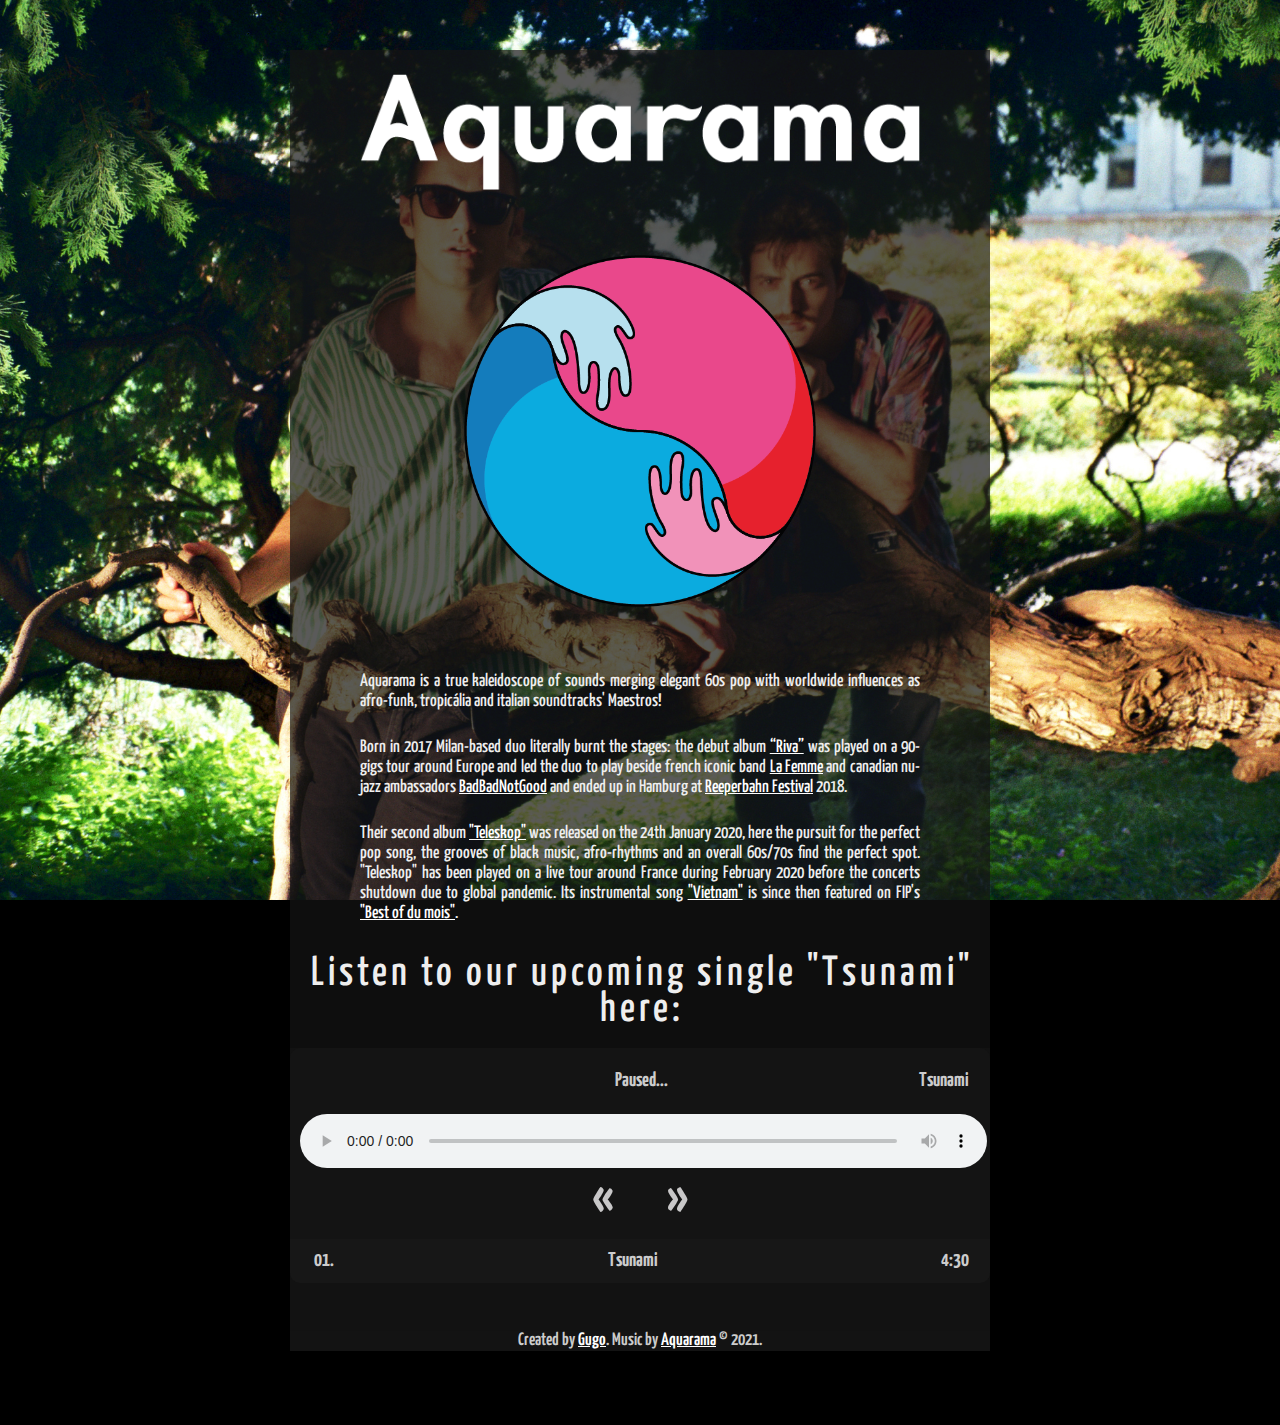
==== commit 26e77a7c: "Tsunami Upload" ====
--- a/demos.html
+++ b/demos.html
@@ -59,7 +59,7 @@
                 <iframe width="560" height="315" src="https://www.youtube.com/embed/tpJro1KFJJA?showinfo=0" frameborder="0" allowfullscreen></iframe>
             </div> -->
         </div>
-        <h6>Listen to our upcoming single "Together" here:</h6>
+        <h6>Listen to our upcoming single "Tsunami" here:</h6>
         <!-- <div class="video-container">
                 <iframe width="560" height="315" src="https://www.youtube.com/embed/videoseries?list=PLjBK8Nqtrj-36ZwPAyMcRxwtBnl5Ned1b" frameborder="0" gesture="media" allow="encrypted-media" allowfullscreen></iframe>
         </div> -->
@@ -83,8 +83,8 @@
                     <li>
                         <div class="plItem">
                             <div class="plNum">01.</div>
-                            <div class="plTitle">Together (A Better Place To Celebrate)</div>
-                            <div class="plLength">4:19</div>
+                            <div class="plTitle">Tsunami</div>
+                            <div class="plLength">4:30</div>
                         </div>
                     </li>
 
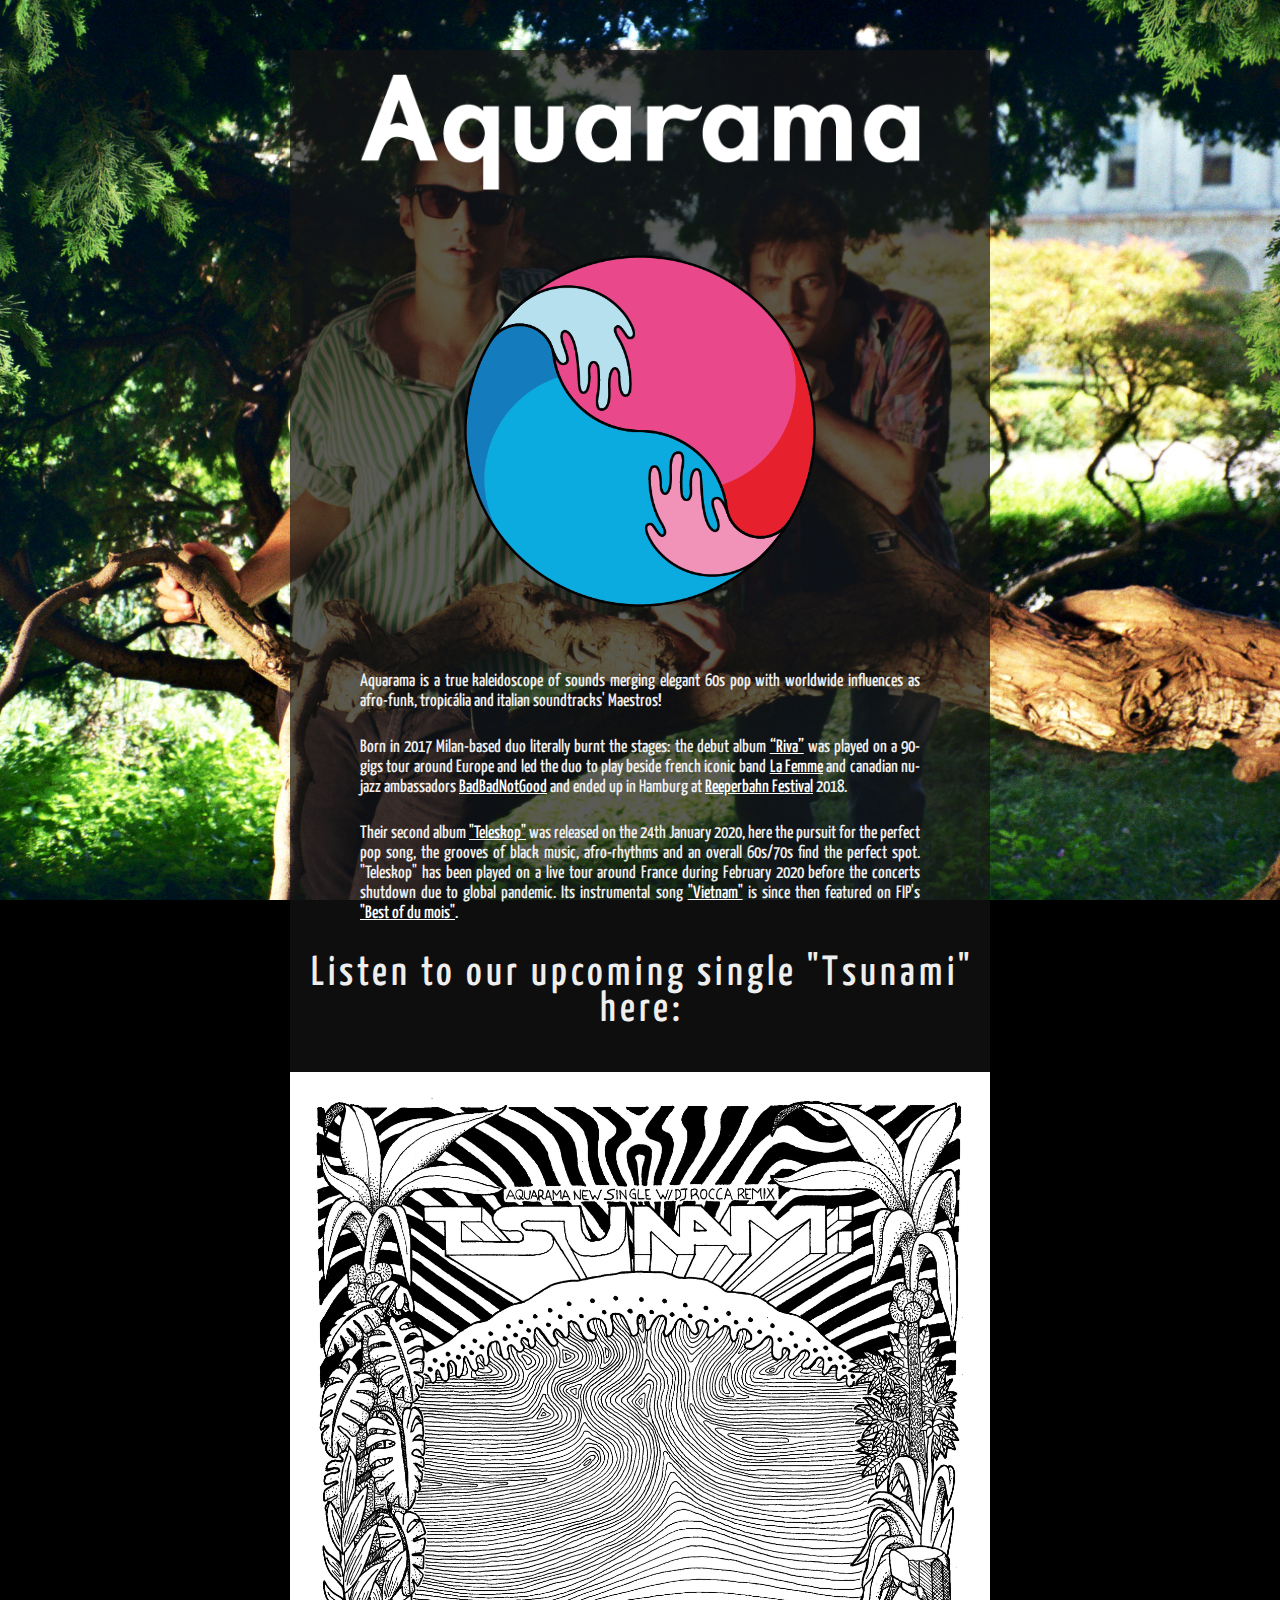
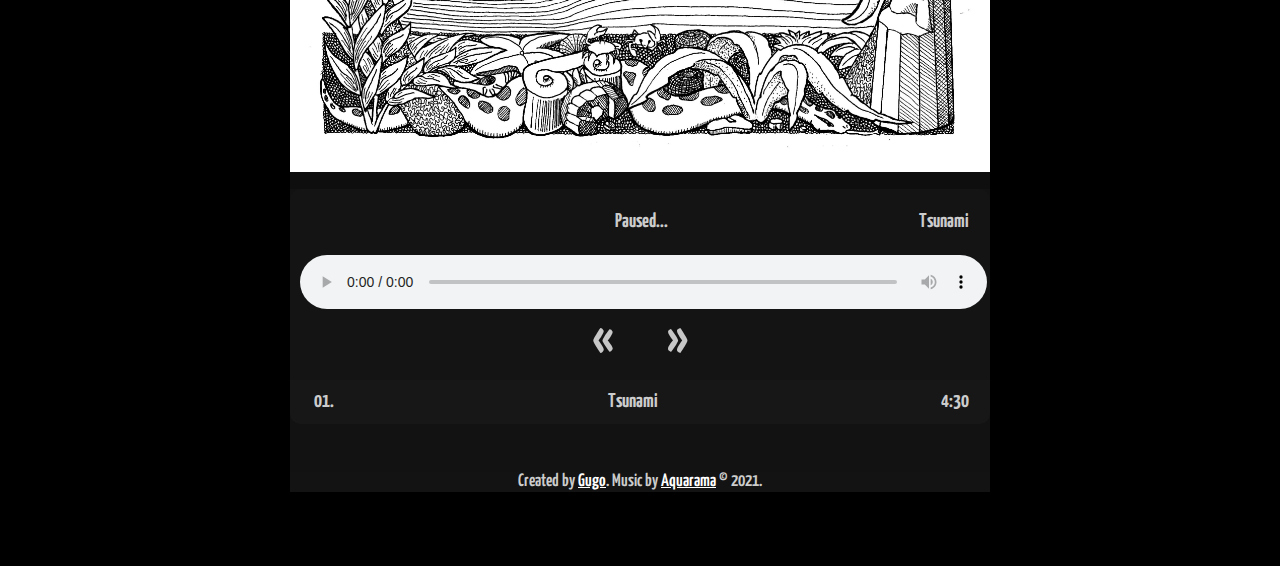
==== commit 27725217: "Tsunami Cover" ====
--- a/demos.html
+++ b/demos.html
@@ -60,6 +60,8 @@
             </div> -->
         </div>
         <h6>Listen to our upcoming single "Tsunami" here:</h6>
+        <br>
+            <img class="title" src="../../images/Tsunami_Cover.jpg">
         <!-- <div class="video-container">
                 <iframe width="560" height="315" src="https://www.youtube.com/embed/videoseries?list=PLjBK8Nqtrj-36ZwPAyMcRxwtBnl5Ned1b" frameborder="0" gesture="media" allow="encrypted-media" allowfullscreen></iframe>
         </div> -->
